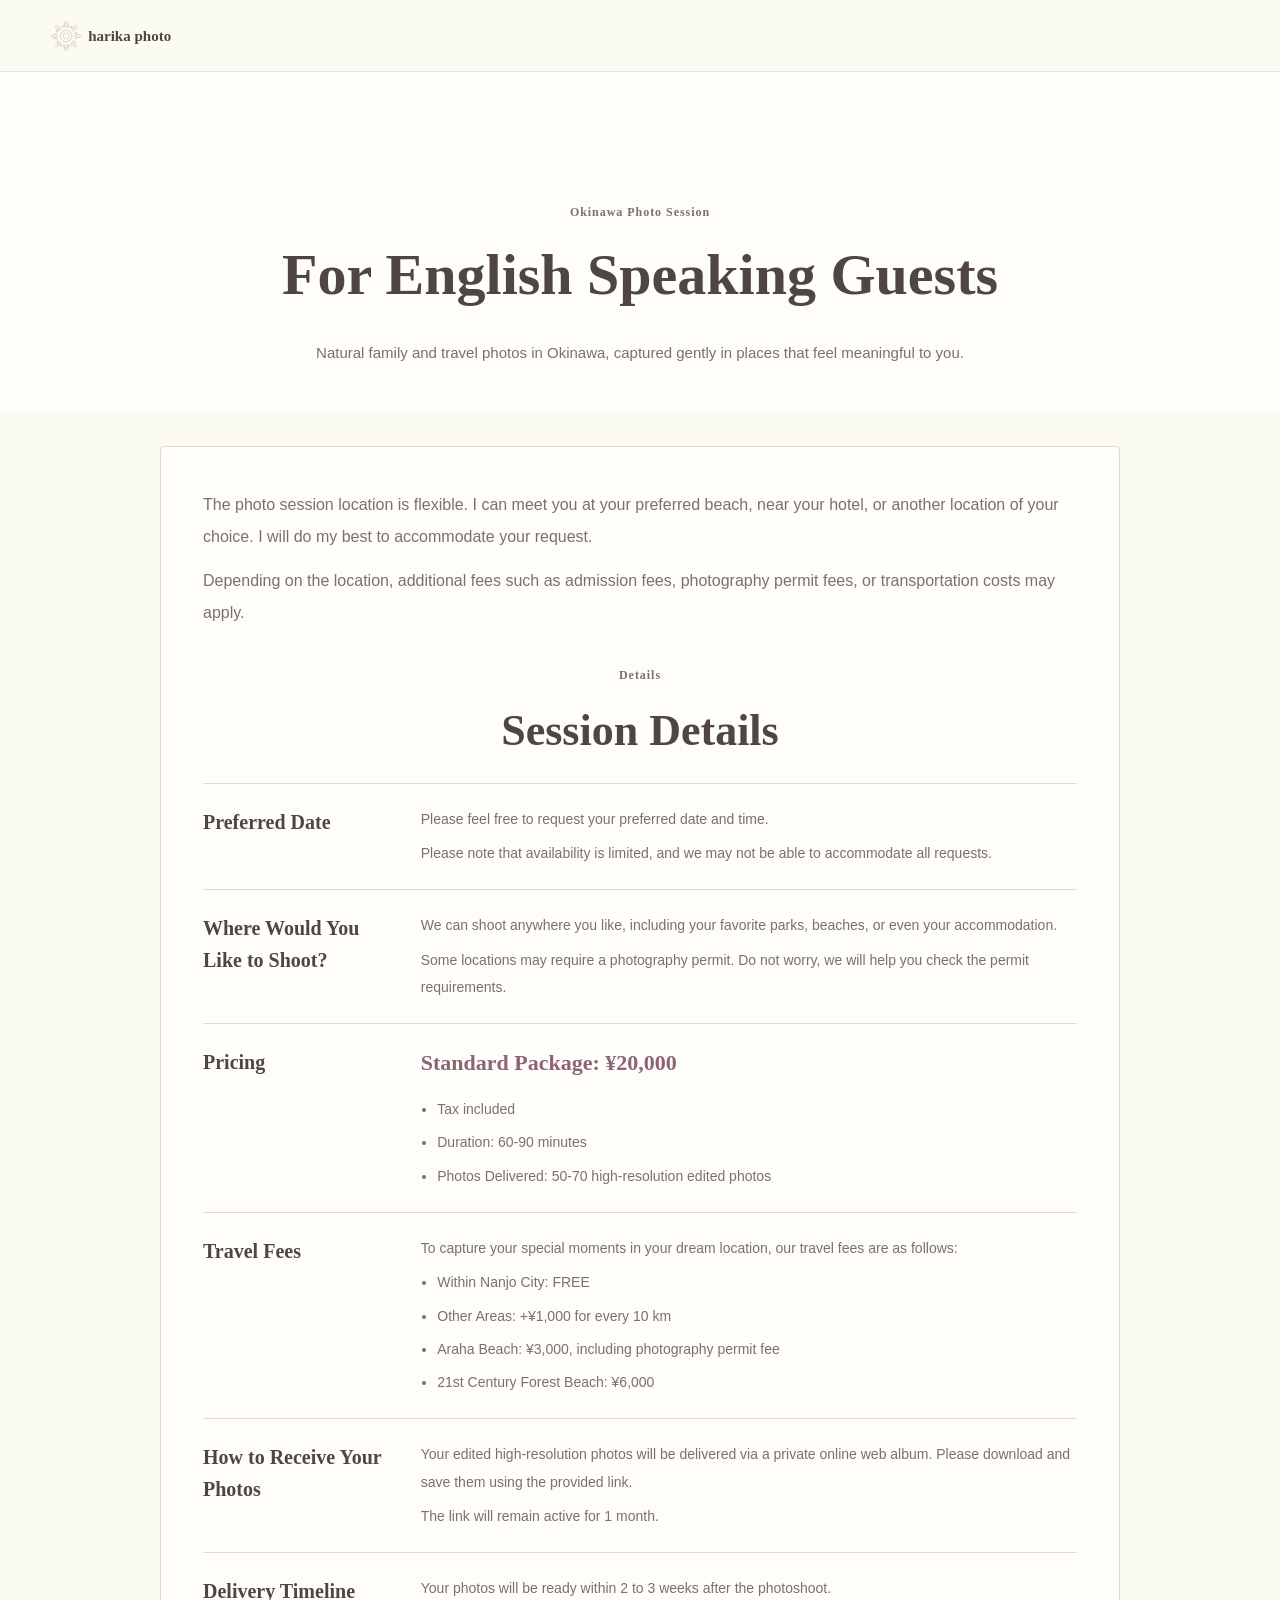
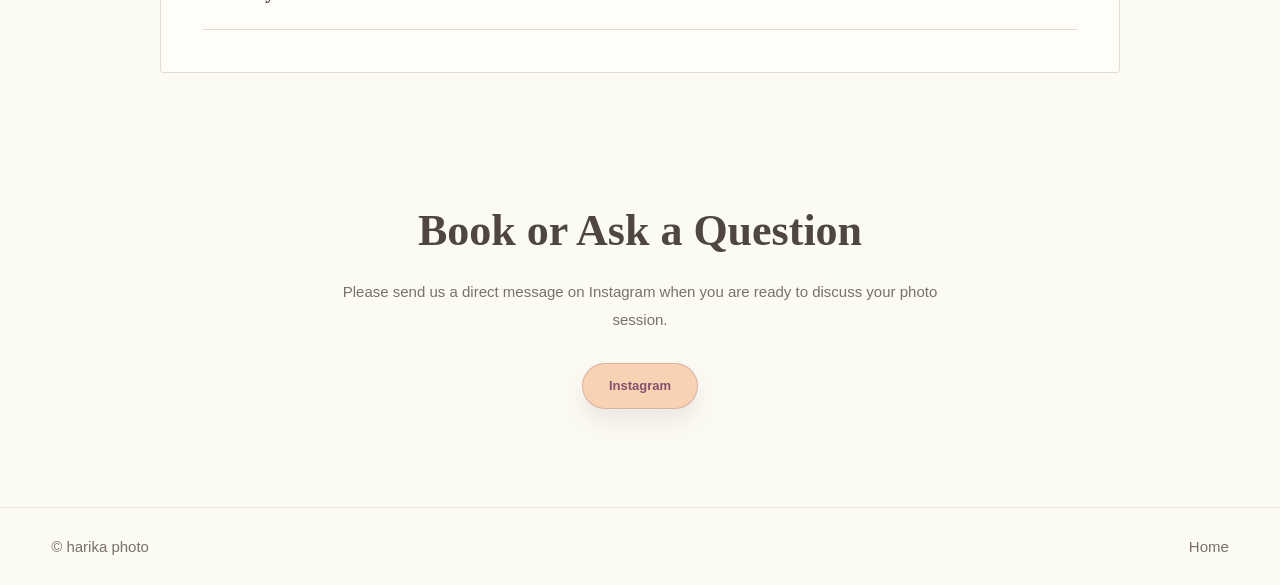
==== english.html @ 864b994b "Refine mobile gallery card shadow" ====
<!DOCTYPE html>
<html lang="en">
  <head>
    <meta charset="UTF-8" />
    <meta name="viewport" content="width=device-width, initial-scale=1.0" />
    <meta name="description" content="English information for harika photo guests visiting Okinawa." />
    <meta name="robots" content="noindex, nofollow, noarchive" />
    <title>For English Speaking Guests | harika photo</title>
    <link rel="stylesheet" href="assets/css/style.css?v=gallery-shadow-20260727" />
  </head>
  <body>
    <header class="site-header">
      <a class="brand" href="index.html" aria-label="Back to home"><img class="brand-logo" src="assets/images/harika-photo-mark-centered.png" alt="" /><span>harika photo</span></a>
    </header>
    <main>
      <section class="page-hero english-hero">
        <p class="eyebrow">Okinawa Photo Session</p>
        <h1>For English Speaking Guests</h1>
        <p>Natural family and travel photos in Okinawa, captured gently in places that feel meaningful to you.</p>
      </section>
      <section class="section english-page" aria-label="English photo session information">
        <div class="english-panel">
          <div class="english-lead">
            <p>The photo session location is flexible. I can meet you at your preferred beach, near your hotel, or another location of your choice. I will do my best to accommodate your request.</p>
            <p>Depending on the location, additional fees such as admission fees, photography permit fees, or transportation costs may apply.</p>
          </div>
          <div class="section-heading narrow english-heading">
            <p class="eyebrow">Details</p>
            <h2>Session Details</h2>
          </div>
          <dl class="english-detail-list">
            <div>
              <dt>Preferred Date</dt>
              <dd>
                <p>Please feel free to request your preferred date and time.</p>
                <p>Please note that availability is limited, and we may not be able to accommodate all requests.</p>
              </dd>
            </div>
            <div>
              <dt>Where Would You Like to Shoot?</dt>
              <dd>
                <p>We can shoot anywhere you like, including your favorite parks, beaches, or even your accommodation.</p>
                <p>Some locations may require a photography permit. Do not worry, we will help you check the permit requirements.</p>
              </dd>
            </div>
            <div>
              <dt>Pricing</dt>
              <dd>
                <p class="english-price">Standard Package: ¥20,000</p>
                <ul>
                  <li>Tax included</li>
                  <li>Duration: 60-90 minutes</li>
                  <li>Photos Delivered: 50-70 high-resolution edited photos</li>
                </ul>
              </dd>
            </div>
            <div>
              <dt>Travel Fees</dt>
              <dd>
                <p>To capture your special moments in your dream location, our travel fees are as follows:</p>
                <ul>
                  <li>Within Nanjo City: FREE</li>
                  <li>Other Areas: +¥1,000 for every 10 km</li>
                  <li>Araha Beach: ¥3,000, including photography permit fee</li>
                  <li>21st Century Forest Beach: ¥6,000</li>
                </ul>
              </dd>
            </div>
            <div>
              <dt>How to Receive Your Photos</dt>
              <dd>
                <p>Your edited high-resolution photos will be delivered via a private online web album. Please download and save them using the provided link.</p>
                <p>The link will remain active for 1 month.</p>
              </dd>
            </div>
            <div>
              <dt>Delivery Timeline</dt>
              <dd>
                <p>Your photos will be ready within 2 to 3 weeks after the photoshoot.</p>
              </dd>
            </div>
          </dl>
        </div>
      </section>
      <section class="contact compact english-contact">
        <h2>Book or Ask a Question</h2>
        <p>Please send us a direct message on Instagram when you are ready to discuss your photo session.</p>
        <div class="contact-actions english-contact-actions"><a class="button instagram-button" href="#" aria-disabled="true">Instagram</a></div>
      </section>
    </main>
    <footer class="site-footer"><p>&copy; harika photo</p><a href="index.html">Home</a></footer>
    <script src="assets/js/main.js?v=gallery-full-20260727"></script>
  </body>
</html>
---- assets/css/style.css ----
:root {
  --cream: #fbfaf3;
  --paper: #fffdf8;
  --ink: #4f4642;
  --muted: #7b706a;
  --plum: #8b6478;
  --sage: #a8b89a;
  --honey: #f6e9a8;
  --line: #cdbeb6;
  --soft-line: rgba(205, 190, 182, 0.55);
  --shadow: 0 18px 48px rgba(79, 70, 66, 0.08);
  --radius: 4px;
  --sans: "Helvetica Neue", Arial, "Hiragino Sans", "Yu Gothic", sans-serif;
  --serif: "Yu Mincho", "Hiragino Mincho ProN", "YuMincho", "Times New Roman", serif;
}

* {
  box-sizing: border-box;
}

html {
  scroll-behavior: smooth;
}

body {
  margin: 0;
  overflow-x: hidden;
  color: var(--ink);
  background: var(--cream);
  font-family: var(--sans);
  font-size: 15px;
  line-height: 2;
}

a {
  color: inherit;
  text-decoration: none;
}

img {
  display: block;
  max-width: 100%;
}

.site-header {
  position: sticky;
  top: 0;
  z-index: 20;
  display: flex;
  align-items: center;
  justify-content: space-between;
  gap: 20px;
  min-height: 72px;
  padding: 16px clamp(18px, 4vw, 54px);
  background: rgba(251, 250, 243, 0.94);
  border-bottom: 1px solid rgba(205, 190, 182, 0.35);
  backdrop-filter: blur(16px);
}

.brand {
  display: inline-flex;
  align-items: center;
  gap: 7px;
  color: var(--ink);
  font-family: var(--serif);
  font-size: 15px;
  font-weight: 600;
}

.brand-logo {
  width: 30px;
  height: 30px;
  object-fit: contain;
  display: block;
  flex: 0 0 auto;
}

.site-nav {
  display: flex;
  align-items: center;
  gap: clamp(10px, 1.25vw, 18px);
  color: var(--muted);
  font-size: 11px;
  line-height: 1.4;
  letter-spacing: 0.06em;
}

.nav-cta {
  padding: 0;
  color: inherit;
  background: transparent;
  border: 0;
  border-radius: 0;
}

.nav-toggle {
  display: none;
  width: 42px;
  height: 42px;
  border: 0;
  background: transparent;
}

.nav-toggle span {
  display: block;
  width: 18px;
  height: 1px;
  margin: 6px auto;
  background: var(--ink);
}

.hero,
.section,
.page-hero {
  max-width: 1180px;
  margin: 0 auto;
}

.hero {
  display: grid;
  grid-template-columns: 1fr;
  gap: clamp(28px, 4vw, 48px);
  min-height: auto;
  padding: clamp(42px, 6vw, 76px) clamp(20px, 5vw, 70px) clamp(58px, 8vw, 92px);
}

.hero-copy {
  width: min(100%, 760px);
  max-width: 760px;
  margin-right: auto;
  margin-left: auto;
  text-align: center;
}

.eyebrow {
  margin: 0 0 14px;
  color: var(--plum);
  font-family: var(--serif);
  font-size: 12px;
  font-weight: 600;
  letter-spacing: 0.08em;
}

h1,
h2,
h3,
p {
  margin-top: 0;
}

h1,
h2 {
  color: var(--ink);
  font-family: var(--serif);
  font-weight: 600;
  letter-spacing: 0;
}

h1 {
  margin-bottom: 26px;
  font-size: clamp(36px, 5vw, 58px);
  line-height: 1.28;
}

h2 {
  margin-bottom: 18px;
  font-size: clamp(28px, 3.6vw, 44px);
  line-height: 1.35;
}

h3 {
  margin-bottom: 12px;
  color: var(--ink);
  font-family: var(--serif);
  font-size: 22px;
  font-weight: 600;
  line-height: 1.5;
}

p {
  margin-bottom: 0;
}

.hero-copy p {
  max-width: 560px;
  margin-right: auto;
  margin-left: auto;
  color: var(--muted);
  font-size: 15px;
  line-height: 2.15;
  overflow-wrap: anywhere;
}

.hero-actions {
  display: flex;
  flex-wrap: wrap;
  justify-content: center;
  gap: 12px;
  margin-top: 34px;
}

.button {
  display: inline-flex;
  align-items: center;
  justify-content: center;
  min-height: 46px;
  padding: 11px 26px;
  border: 1px solid var(--line);
  border-radius: 999px;
  font-size: 13px;
  font-weight: 600;
  line-height: 1.35;
}

.hero-actions .button {
  min-width: 148px;
}

.hero-language-link {
  display: inline-flex;
  align-items: center;
  justify-content: center;
  margin-top: 26px;
  padding: 8px 18px;
  color: var(--plum);
  font-size: 15px;
  font-weight: 600;
  line-height: 1.6;
  background: rgba(246, 233, 168, 0.44);
  border: 1px solid rgba(205, 190, 182, 0.72);
  border-radius: 999px;
  box-shadow: 0 12px 24px rgba(79, 70, 66, 0.06);
}

.button.primary {
  color: var(--ink);
  background: var(--honey);
}

.button.secondary {
  color: var(--muted);
  background: var(--paper);
}

.button.line-button,
.button.instagram-button,
.button.menu-detail-button {
  box-shadow: 0 12px 24px rgba(79, 70, 66, 0.1);
}

.button.line-button {
  color: #2f6849;
  background: #bfe8c9;
  border-color: rgba(83, 143, 98, 0.48);
}

.button.instagram-button {
  color: #83506d;
  background: #f9d2b4;
  border-color: rgba(139, 100, 120, 0.3);
}

.button.menu-detail-button {
  color: var(--ink);
  background: var(--honey);
  border-color: var(--line);
}

.hero-visual {
  position: relative;
  min-height: 0;
  order: -1;
}

.photo-frame,
.soft-image,
.gallery-item,
.mini-gallery span {
  display: flex;
  align-items: center;
  justify-content: center;
  overflow: hidden;
  color: rgba(79, 70, 66, 0.48);
  font-family: var(--serif);
  font-size: 13px;
  background:
    linear-gradient(135deg, rgba(246, 233, 168, 0.3), rgba(168, 184, 154, 0.28)),
    repeating-linear-gradient(45deg, rgba(255, 253, 248, 0.75) 0 12px, rgba(139, 100, 120, 0.055) 12px 24px);
  border: 1px solid var(--line);
  border-radius: var(--radius);
}

.main-photo {
  position: relative;
  width: 100%;
  height: auto;
  aspect-ratio: 3 / 2;
  background: var(--paper);
  box-shadow: var(--shadow);
}

.hero-photo {
  width: 100%;
  height: 100%;
  object-fit: cover;
  object-position: center;
  display: block;
}

.hero-welcome {
  display: none;
}

@media (min-width: 901px) {
  .hero-photo {
    animation: heroPhotoReveal 4s ease-out both;
  }

  .hero-welcome {
    position: absolute;
    inset: 0;
    z-index: 1;
    display: flex;
    flex-direction: column;
    align-items: center;
    justify-content: center;
    gap: 12px;
    padding: 32px;
    color: var(--ink);
    text-align: center;
    pointer-events: none;
    background: rgba(255, 253, 248, 0.34);
    animation: heroWelcomeFade 4s ease-out forwards;
  }

  .hero-welcome p {
    margin: 0;
    color: var(--ink);
    font-family: var(--serif);
    font-size: clamp(28px, 3vw, 44px);
    font-weight: 600;
    line-height: 1.35;
    text-shadow: 0 1px 18px rgba(255, 253, 248, 0.84);
  }

  .hero-welcome span {
    color: var(--muted);
    font-family: var(--serif);
    font-size: clamp(13px, 1.25vw, 18px);
    font-weight: 600;
    letter-spacing: 0.08em;
    text-shadow: 0 1px 16px rgba(255, 253, 248, 0.84);
  }
}

@keyframes heroPhotoReveal {
  0%,
  55% {
    filter: brightness(1.08) saturate(0.76) contrast(0.9);
  }

  100% {
    filter: brightness(1) saturate(1);
  }
}

@keyframes heroWelcomeFade {
  0%,
  55% {
    opacity: 1;
  }

  100% {
    opacity: 0;
    visibility: hidden;
  }
}

@media (prefers-reduced-motion: reduce) {
  .hero-photo,
  .hero-welcome {
    animation: none;
  }

  .hero-welcome {
    display: none;
  }
}

.section {
  padding: clamp(60px, 7.5vw, 98px) clamp(20px, 5vw, 70px);
}

.section-heading {
  display: grid;
  grid-template-columns: minmax(0, 0.8fr) minmax(260px, 0.52fr);
  gap: 34px;
  align-items: end;
  margin-bottom: 38px;
}

.section-heading p,
.gallery-preview > div > p {
  color: var(--muted);
}

.section-heading.narrow {
  display: block;
  max-width: 680px;
  margin-right: auto;
  margin-left: auto;
  text-align: center;
}

#service .section-heading,
.gallery-copy,
.news > div {
  margin-right: auto;
  margin-left: auto;
  text-align: center;
}

#service .section-heading p,
.section-heading.narrow p,
.gallery-copy > p {
  max-width: 620px;
  margin-right: auto;
  margin-left: auto;
}

.card-grid,
.price-list,
.voice-grid {
  display: grid;
  grid-template-columns: repeat(3, minmax(0, 1fr));
  gap: 16px;
}

.service-card,
.price-list article,
.voice-card {
  min-height: 204px;
  padding: 28px 26px;
  background: var(--cream);
  border: 1px solid var(--soft-line);
  border-radius: var(--radius);
}

.service-card p,
.price-list p,
.flow-list p,
.voice-card p {
  color: var(--muted);
  font-size: 14px;
  line-height: 2;
}

.service-grid {
  grid-template-columns: repeat(4, minmax(0, 1fr));
  max-width: 1120px;
  margin-right: auto;
  margin-left: auto;
}

.service-carousel {
  position: relative;
}

.carousel-button {
  display: none;
}

.service-card {
  min-height: 360px;
}

.service-photo {
  aspect-ratio: 500 / 333;
  width: 100%;
  margin-bottom: 22px;
  overflow: hidden;
  background: var(--paper);
  border: 1px solid var(--soft-line);
  border-radius: var(--radius);
}

.service-photo img {
  display: block;
  width: 100%;
  height: 100%;
  object-fit: cover;
}

.service-label {
  margin-bottom: 8px;
  color: var(--plum);
  font-family: var(--serif);
  font-size: 13px;
  letter-spacing: 0.08em;
}

.service-card-price {
  margin-bottom: 10px;
  color: var(--ink);
  font-family: var(--serif);
  font-size: 20px;
  font-weight: 600;
  line-height: 1.5;
}

.service-card-copy {
  display: grid;
  gap: 10px;
}

.service-card-copy p {
  line-height: 1.85;
}

.service-card-keywords {
  color: var(--plum) !important;
  font-size: 13px !important;
  line-height: 1.75 !important;
}

.tag-list {
  display: flex;
  flex-wrap: wrap;
  gap: 8px;
  padding: 0;
  margin: 24px 0 0;
  list-style: none;
}

.tag-list li {
  padding: 6px 11px;
  color: var(--muted);
  font-size: 12px;
  line-height: 1.5;
  background: rgba(251, 250, 243, 0.72);
  border: 1px solid var(--soft-line);
  border-radius: 999px;
}

.service-note {
  max-width: 720px;
  margin: 20px auto 0;
  color: var(--muted);
  font-size: 13px;
  text-align: center;
}

.section-action {
  display: flex;
  justify-content: center;
  margin-top: 24px;
}

.service-price {
  max-width: 1040px;
  margin: clamp(46px, 6vw, 72px) auto 0;
  text-align: center;
}

.service-price > h3 {
  margin-bottom: 8px;
  font-size: 22px;
}

.service-price > p {
  max-width: 620px;
  margin-right: auto;
  margin-left: auto;
  color: var(--muted);
}

.service-price .price-list {
  margin-top: 28px;
}

#service {
  max-width: none;
  background: var(--paper);
}

.split {
  display: grid;
  grid-template-columns: minmax(280px, 0.78fr) minmax(0, 1fr);
  gap: clamp(34px, 6vw, 76px);
  align-items: center;
  max-width: none;
  background: var(--paper);
}

.profile-section {
  max-width: none;
  background: var(--cream);
}

.profile-section .section-heading {
  margin-bottom: 44px;
}

.profile-body {
  display: grid;
  grid-template-columns: minmax(360px, 0.95fr) minmax(0, 1fr);
  gap: clamp(34px, 5vw, 66px);
  align-items: center;
  max-width: 1120px;
  margin-right: auto;
  margin-left: auto;
}

.profile-body .soft-image {
  justify-self: end;
  width: min(100%, 570px);
}

.profile-copy {
  max-width: 560px;
}

.profile-name {
  margin-bottom: 12px;
  color: var(--ink);
  font-family: var(--serif);
  font-size: 24px;
  font-weight: 600;
  line-height: 1.5;
}

.profile-copy > p {
  color: var(--muted);
  line-height: 1.8;
  overflow-wrap: anywhere;
}

.profile-copy > p br + br {
  display: block;
  content: "";
  margin-top: 0.55em;
}

.split > * {
  max-width: 560px;
}

.split .soft-image {
  justify-self: end;
  width: min(100%, 500px);
}

.soft-image {
  min-height: 500px;
  box-shadow: var(--shadow);
}

.profile-photo {
  position: relative;
  aspect-ratio: 3 / 2;
  min-height: 0;
  align-items: stretch;
  justify-content: stretch;
  background: var(--paper);
}

.profile-photo img {
  position: absolute;
  inset: 0;
  width: 100%;
  height: 100%;
  object-fit: cover;
  object-position: center 58%;
  display: block;
}

.profile-list {
  display: grid;
  gap: 14px;
  margin: 30px 0 0;
}

.profile-list div {
  padding-top: 14px;
  border-top: 1px solid var(--soft-line);
}

.profile-list dt {
  color: var(--ink);
  font-family: var(--serif);
  font-weight: 600;
}

.profile-list dd {
  margin: 0;
  color: var(--muted);
  font-size: 14px;
}

.gallery-preview {
  display: grid;
  grid-template-columns: 1fr;
  gap: 34px;
  align-items: start;
  max-width: none;
  background: var(--cream);
  border-top: 1px solid var(--soft-line);
}

.text-link {
  display: inline-flex;
  margin-top: 20px;
  color: var(--plum);
  font-size: 13px;
  font-weight: 600;
  border-bottom: 1px solid var(--plum);
}

.mini-gallery {
  display: grid;
  grid-template-columns: repeat(4, 1fr);
  grid-auto-rows: 380px;
  gap: 10px;
  width: 100%;
  max-width: 1040px;
  min-height: 380px;
  margin-right: auto;
  margin-left: auto;
}

.mini-gallery span:nth-child(1),
.mini-gallery span:nth-child(3) {
  margin-top: 0;
}

.gallery-carousel {
  width: 100%;
}

.gallery-carousel .carousel-button {
  display: none;
}

.gallery-grid {
  display: grid;
  grid-template-columns: repeat(3, minmax(0, 1fr));
  gap: 16px;
  width: min(100%, 1120px);
  margin-right: auto;
  margin-left: auto;
}

.gallery-card {
  overflow: hidden;
  background: var(--paper);
  border: 1px solid var(--line);
  border-radius: var(--radius);
  box-shadow: 0 18px 40px rgba(79, 70, 66, 0.08);
}

.gallery-photo {
  position: relative;
  display: flex;
  align-items: center;
  justify-content: center;
  width: 100%;
  aspect-ratio: 3 / 2;
  overflow: hidden;
  color: rgba(79, 70, 66, 0.45);
  font-family: var(--serif);
  font-size: 13px;
  letter-spacing: 0.14em;
  background: linear-gradient(135deg, rgba(255, 253, 248, 0.96), rgba(246, 233, 168, 0.25));
}

.gallery-photo img {
  display: block;
  width: 100%;
  height: 100%;
  object-fit: contain;
  object-position: center;
}

.gallery-card-label {
  margin: 0;
  padding: 13px 14px 14px;
  color: var(--ink);
  font-family: var(--serif);
  font-size: 15px;
  font-weight: 600;
  text-align: center;
  background: rgba(246, 233, 168, 0.46);
  border-top: 1px solid var(--line);
}

.price-list article {
  min-height: 230px;
}

.price-list .featured {
  background: rgba(246, 233, 168, 0.5);
  border-color: var(--line);
}

.price {
  color: var(--ink);
  font-family: var(--serif);
  font-size: 30px;
  font-weight: 600;
}

.flow {
  max-width: none;
  background: var(--paper);
}

.flow .section-heading,
.flow-list {
  margin-right: auto;
  margin-left: auto;
}

.flow .section-heading.narrow {
  max-width: 680px;
}

.flow-list {
  display: grid;
  gap: 0;
  max-width: 680px;
  padding: 0;
  list-style: none;
}

.flow-list li {
  display: grid;
  grid-template-columns: 44px minmax(140px, 160px) minmax(260px, 1fr);
  justify-content: center;
  gap: 18px;
  align-items: center;
  padding: 20px 0;
  text-align: left;
  border-top: 1px solid var(--soft-line);
}

.flow-list li:last-child {
  border-bottom: 1px solid var(--soft-line);
}

.flow-list span {
  display: inline-flex;
  align-items: center;
  justify-content: center;
  justify-self: center;
  width: 36px;
  height: 36px;
  border: 1px solid var(--line);
  border-radius: 50%;
  color: var(--plum);
  font-family: var(--serif);
  font-size: 14px;
}

.flow-list strong {
  font-family: var(--serif);
  font-weight: 600;
}

.preparation {
  max-width: none;
  background: var(--cream);
}

.preparation-grid {
  width: min(100%, 1040px);
  margin-right: auto;
  margin-left: auto;
}

.preparation-grid {
  display: grid;
  grid-template-columns: repeat(2, minmax(0, 1fr));
  gap: 16px;
}

.preparation-card {
  min-height: 300px;
  padding: 26px 24px;
  background: var(--paper);
  border: 1px solid var(--soft-line);
  border-radius: var(--radius);
}

.preparation-card-mobile {
  display: none;
}

.preparation-card h3 {
  margin-bottom: 14px;
  font-size: 22px;
}

.preparation-card h4 {
  margin: 18px 0 8px;
  color: var(--plum);
  font-size: 13px;
  font-weight: 600;
  line-height: 1.7;
}

.preparation-card p,
.preparation-card li {
  color: var(--muted);
  font-size: 14px;
  line-height: 2;
}

.preparation-card p + p {
  margin-top: 10px;
}

.preparation-card ul {
  display: grid;
  gap: 4px;
  margin: 0;
  padding-left: 1.1em;
}

.preparation-card li + li {
  margin-top: 2px;
}

.preparation-card .note {
  margin-top: 14px;
  font-size: 13px;
}

.preparation-note {
  margin-top: 16px;
}

.voice-carousel {
  position: relative;
}

.voice-grid {
  display: grid;
  grid-template-columns: repeat(2, minmax(0, 1fr));
  gap: 16px;
  max-width: 980px;
  margin-right: auto;
  margin-left: auto;
}

.voices {
  max-width: none;
  background: var(--paper);
}

.voice-card {
  margin: 0;
  display: flex;
  flex-direction: column;
  min-height: 260px;
  font-family: var(--serif);
}

.voice-card p {
  flex: 1;
}

.voice-category {
  padding-top: 14px;
  margin-top: 20px;
  color: var(--plum);
  font-family: var(--serif);
  font-size: 13px;
  font-weight: 600;
  line-height: 1.6;
  letter-spacing: 0.08em;
  border-top: 1px solid var(--soft-line);
}

.faq {
  max-width: none;
  background: var(--cream);
}

.faq details {
  width: min(100%, 600px);
  margin-right: auto;
  margin-left: auto;
  text-align: left;
}

details {
  padding: 21px 0;
  text-align: center;
  border-top: 1px solid var(--soft-line);
}

details:last-child {
  border-bottom: 1px solid var(--soft-line);
}

summary {
  cursor: pointer;
  color: var(--ink);
  font-family: var(--serif);
  font-weight: 600;
  line-height: 1.8;
}

details p {
  max-width: 620px;
  margin-top: 12px;
  color: var(--muted);
  font-size: 14px;
}

.news {
  display: grid;
  grid-template-columns: 1fr;
  gap: 28px;
  max-width: none;
  background: var(--paper);
}

.news > * {
  width: min(100%, 640px);
  max-width: 640px;
  margin-right: auto;
  margin-left: auto;
}

.news > div {
  text-align: center;
}

.news-list {
  width: min(100%, 640px);
  padding: 0;
  margin: 0 auto;
  list-style: none;
  border-top: 1px solid var(--soft-line);
}

.news-list li {
  display: grid;
  grid-template-columns: max-content minmax(0, 1fr);
  gap: 20px;
  padding: 17px 0;
  text-align: left;
  border-bottom: 1px solid var(--soft-line);
}

.news-list time {
  color: var(--plum);
  font-family: var(--serif);
}

.news-list span {
  color: var(--muted);
}

.contact {
  max-width: none;
  margin: 0 auto;
  padding: clamp(60px, 8vw, 98px) clamp(22px, 5vw, 70px);
  color: var(--ink);
  text-align: center;
  background: var(--cream);
}

.contact-panel {
  max-width: 980px;
  margin: 0 auto;
  padding: clamp(44px, 7vw, 76px) clamp(22px, 5vw, 70px);
  background: var(--paper);
  border: 1px solid var(--line);
  border-radius: var(--radius);
}

.contact-panel p {
  max-width: 660px;
  margin-right: auto;
  margin-left: auto;
  color: var(--muted);
  overflow-wrap: anywhere;
}

.contact-text-mobile {
  display: none;
}

.contact-actions {
  display: flex;
  flex-wrap: wrap;
  justify-content: center;
  gap: 12px;
  margin-top: 34px;
}

.contact.compact {
  margin-top: 28px;
}

.site-footer {
  display: flex;
  align-items: center;
  justify-content: space-between;
  gap: 20px;
  padding: 28px clamp(18px, 4vw, 54px);
  color: var(--muted);
  font-size: 15px;
  line-height: 1.4;
  border-top: 1px solid rgba(205, 190, 182, 0.35);
}

.site-footer p {
  margin: 0;
}

.page-hero {
  padding: clamp(70px, 10vw, 130px) clamp(20px, 5vw, 70px) 44px;
}

.page-hero h1 {
  max-width: 880px;
}

.page-hero p {
  max-width: 680px;
  color: var(--muted);
}

.gallery-page {
  display: grid;
  grid-template-columns: repeat(4, minmax(0, 1fr));
  grid-auto-rows: 190px;
  gap: 12px;
  padding-top: 20px;
}

.gallery-item.large {
  grid-column: span 2;
  grid-row: span 2;
}

.gallery-item.tall {
  grid-row: span 2;
}

.gallery-item.wide {
  grid-column: span 2;
}

.menu-page-hero {
  max-width: none;
  background: var(--paper);
}

@media (min-width: 901px) {
  .menu-page-hero {
    text-align: center;
  }

  .menu-page-hero h1,
  .menu-page-hero p {
    margin-right: auto;
    margin-left: auto;
  }
}

.menu-detail-page {
  display: grid;
  gap: 28px;
  max-width: none;
  padding-top: 0;
  background: var(--cream);
}

.menu-tab-wrap {
  position: sticky;
  top: 72px;
  z-index: 10;
  display: flex;
  justify-content: center;
  gap: 10px;
  width: 100vw;
  margin-right: calc(50% - 50vw);
  margin-left: calc(50% - 50vw);
  padding: 14px clamp(20px, 5vw, 70px);
  overflow-x: auto;
  background: rgba(251, 250, 243, 0.94);
  border-top: 1px solid var(--soft-line);
  border-bottom: 1px solid var(--soft-line);
  backdrop-filter: blur(16px);
  scrollbar-width: none;
  -webkit-overflow-scrolling: touch;
}

.menu-tab-wrap::-webkit-scrollbar {
  display: none;
}

.menu-tab {
  flex: 0 0 auto;
  min-height: 42px;
  padding: 9px 22px;
  color: var(--muted);
  background: var(--paper);
  border: 1px solid var(--soft-line);
  border-radius: 999px;
  font-family: var(--serif);
  font-size: 14px;
  font-weight: 600;
  line-height: 1.4;
}

.menu-tab.is-active {
  color: var(--ink);
  background: var(--honey);
  border-color: var(--line);
  box-shadow: 0 12px 24px rgba(79, 70, 66, 0.08);
}

.menu-panel-stack {
  width: min(100%, 1040px);
  margin: 0 auto;
}

.menu-panel {
  display: grid;
  gap: 28px;
  min-width: 0;
}

.menu-panel[hidden] {
  display: none;
}

.menu-detail-intro {
  display: grid;
  grid-template-columns: minmax(220px, 0.42fr) minmax(0, 1fr);
  gap: clamp(24px, 4vw, 48px);
  align-items: start;
  min-width: 0;
  padding: 28px;
  background: var(--paper);
  border: 1px solid var(--soft-line);
  border-radius: var(--radius);
}

.menu-detail-photo {
  display: flex;
  align-items: center;
  justify-content: center;
  aspect-ratio: 16 / 11;
  color: rgba(79, 70, 66, 0.38);
  font-family: var(--serif);
  font-size: 12px;
  font-weight: 600;
  letter-spacing: 0.12em;
  background:
    linear-gradient(135deg, rgba(246, 233, 168, 0.34), rgba(168, 184, 154, 0.26)),
    repeating-linear-gradient(45deg, rgba(255, 253, 248, 0.75) 0 12px, rgba(139, 100, 120, 0.055) 12px 24px);
  border: 1px solid var(--soft-line);
  border-radius: var(--radius);
}

.menu-detail-copy > p:not(.service-label, .service-card-price) {
  max-width: 640px;
  color: var(--muted);
  overflow-wrap: anywhere;
}

.menu-detail-list {
  display: grid;
  gap: 0;
  max-width: 720px;
  margin: 26px 0 0;
}

.menu-detail-list div {
  display: grid;
  grid-template-columns: minmax(96px, 0.18fr) minmax(0, 1fr);
  gap: 18px;
  padding: 15px 0;
  border-top: 1px solid var(--soft-line);
}

.menu-detail-list div:last-child {
  border-bottom: 1px solid var(--soft-line);
}

.menu-detail-list dt {
  color: var(--ink);
  font-family: var(--serif);
  font-weight: 600;
  line-height: 1.8;
}

.menu-detail-list dd {
  margin: 0;
  color: var(--muted);
  font-size: 14px;
  line-height: 2;
  overflow-wrap: anywhere;
}

.menu-info-grid,
.menu-plan-grid,
.menu-option-list {
  display: grid;
  grid-template-columns: repeat(3, minmax(0, 1fr));
  gap: 12px;
}

.menu-info-grid {
  grid-template-columns: repeat(5, minmax(0, 1fr));
}

.menu-info-grid.compact {
  grid-template-columns: repeat(2, minmax(0, 1fr));
}

.menu-detail-section {
  padding: 28px;
  background: var(--paper);
  border: 1px solid var(--soft-line);
  border-radius: var(--radius);
}

.menu-detail-section > h2 {
  margin-bottom: 22px;
}

.menu-option-card,
.menu-plan-card {
  min-width: 0;
  padding: 20px 18px;
  background: var(--cream);
  border: 1px solid var(--soft-line);
  border-radius: var(--radius);
}

.menu-option-card h3 {
  font-size: 18px;
}

.menu-option-card p {
  color: var(--muted);
  font-size: 14px;
  line-height: 2;
  overflow-wrap: anywhere;
}

.menu-plan-card h3 {
  min-height: 54px;
  font-size: 19px;
}

.menu-plan-price {
  margin-bottom: 10px;
  color: var(--plum);
  font-family: var(--serif);
  font-size: 22px;
  font-weight: 600;
  line-height: 1.5;
}

.menu-plan-card ul {
  display: grid;
  gap: 6px;
  margin: 0;
  padding-left: 1.1em;
}

.menu-plan-card li {
  color: var(--muted);
  font-size: 14px;
  line-height: 1.9;
  overflow-wrap: anywhere;
}

.menu-plan-note {
  margin-top: 20px;
  color: var(--muted);
  font-size: 14px;
  line-height: 2;
}

.menu-note {
  margin-top: 18px;
  color: var(--muted);
  font-size: 14px;
  line-height: 2;
}

.menu-contact .contact-actions {
  margin-top: 28px;
}

.english-hero {
  max-width: none;
  text-align: center;
  background: var(--paper);
}

.english-hero h1,
.english-hero p {
  margin-right: auto;
  margin-left: auto;
  overflow-wrap: anywhere;
}

.english-page {
  max-width: none;
  padding-top: 34px;
  padding-bottom: clamp(36px, 4vw, 54px);
  background: var(--cream);
}

.english-panel {
  width: min(100%, 960px);
  margin: 0 auto;
  padding: clamp(26px, 4vw, 42px);
  background: var(--paper);
  border: 1px solid var(--soft-line);
  border-radius: var(--radius);
}

.english-lead {
  display: grid;
  gap: 12px;
  margin-bottom: 34px;
}

.english-lead p {
  color: var(--muted);
  font-size: 16px;
  line-height: 2;
  overflow-wrap: anywhere;
}

.english-heading {
  margin-bottom: 22px;
  text-align: center;
}

.english-detail-list {
  display: grid;
  gap: 0;
  margin: 10px 0 0;
}

.english-detail-list div {
  display: grid;
  grid-template-columns: minmax(170px, 0.28fr) minmax(0, 1fr);
  gap: clamp(18px, 3vw, 34px);
  padding: 22px 0;
  border-top: 1px solid var(--soft-line);
}

.english-detail-list div:last-child {
  border-bottom: 1px solid var(--soft-line);
}

.english-detail-list dt {
  color: var(--ink);
  font-family: var(--serif);
  font-size: 20px;
  font-weight: 600;
  line-height: 1.6;
  overflow-wrap: anywhere;
}

.english-detail-list dd {
  display: grid;
  gap: 7px;
  margin: 0;
}

.english-detail-list p,
.english-detail-list li {
  color: var(--muted);
  font-size: 14px;
  line-height: 1.95;
  overflow-wrap: anywhere;
}

.english-detail-list ul {
  display: grid;
  gap: 6px;
  margin: 0;
  padding-left: 1.1em;
}

.english-price {
  margin-bottom: 10px;
  color: var(--plum) !important;
  font-family: var(--serif);
  font-size: 22px !important;
  font-weight: 600;
  line-height: 1.5 !important;
}

.english-contact p {
  max-width: 620px;
  margin: 12px auto 0;
  color: var(--muted);
  line-height: 1.9;
}

.english-contact {
  margin-top: 0;
  padding-top: clamp(34px, 4vw, 48px);
}

.english-contact .contact-actions {
  margin-top: 28px;
}

.english-contact-actions {
  width: min(100%, 280px);
  margin-right: auto;
  margin-left: auto;
}

@media (max-width: 900px) {
  body {
    font-size: 14px;
  }

  .nav-toggle {
    display: block;
  }

  .site-nav {
    position: absolute;
    top: 100%;
    right: 18px;
    left: 18px;
    display: none;
    flex-direction: column;
    align-items: stretch;
    gap: 0;
    padding: 10px 18px;
    background: var(--paper);
    border: 1px solid var(--line);
    border-radius: var(--radius);
    box-shadow: var(--shadow);
  }

  .site-nav a {
    padding: 12px 0;
    border-bottom: 1px solid var(--soft-line);
  }

  .site-nav a:last-child {
    border-bottom: 0;
  }

  .site-nav .nav-cta {
    align-self: stretch;
    margin-top: 8px;
    padding: 12px 16px;
    text-align: center;
    background: var(--honey);
    border: 1px solid var(--line);
    border-bottom: 1px solid var(--line);
  }

  .site-nav.is-open {
    display: flex;
  }

  .section-heading,
  .split,
  .profile-body,
  .gallery-preview,
  .news {
    grid-template-columns: 1fr;
  }

  .hero {
    padding-top: 34px;
  }

  .hero-visual {
    min-height: 0;
  }

  .main-photo {
    width: 100%;
    aspect-ratio: 3 / 2;
  }

  .hero-photo {
    object-position: center;
  }

  .split > *,
  .profile-copy,
  .split .soft-image,
  .profile-body .soft-image,
  .news > * {
    max-width: none;
  }

  .split .soft-image,
  .profile-body .soft-image {
    justify-self: stretch;
  }

  .service-grid,
  .gallery-grid {
    --service-card-width: min(420px, 80vw);
    display: flex;
    grid-column: 1 / -1;
    width: 100%;
    max-width: none;
    margin-right: 0;
    margin-left: 0;
    padding: 0 calc((100vw - var(--service-card-width)) / 2) 10px;
    overflow-x: auto;
    overscroll-behavior-inline: contain;
    scroll-snap-type: inline mandatory;
    scroll-padding-inline: calc((100vw - var(--service-card-width)) / 2);
    scrollbar-width: none;
    -webkit-overflow-scrolling: touch;
  }

  .service-grid::-webkit-scrollbar,
  .voice-grid::-webkit-scrollbar,
  .gallery-grid::-webkit-scrollbar {
    display: none;
  }

  .service-carousel,
  .voice-carousel,
  .gallery-carousel {
    display: grid;
    grid-template-columns: minmax(0, 1fr) repeat(2, 38px) minmax(0, 1fr);
    justify-content: center;
    gap: 14px 12px;
    width: 100vw;
    margin-right: calc(clamp(20px, 5vw, 70px) * -1);
    margin-left: calc(clamp(20px, 5vw, 70px) * -1);
  }

  .carousel-button {
    display: inline-flex;
    grid-row: 2;
    align-items: center;
    justify-content: center;
    width: 38px;
    height: 38px;
    padding: 0;
    background: var(--honey);
    border: 1px solid var(--line);
    border-radius: 50%;
    box-shadow: 0 12px 28px rgba(79, 70, 66, 0.12);
  }

  .gallery-carousel .carousel-button {
    display: inline-flex;
  }

  .carousel-button-prev {
    grid-column: 2;
  }

  .carousel-button-next {
    grid-column: 3;
  }

  .carousel-button span {
    width: 10px;
    height: 10px;
    border-top: 2px solid var(--ink);
    border-right: 2px solid var(--ink);
  }

  .carousel-button-prev span {
    transform: translateX(2px) rotate(-135deg);
  }

  .carousel-button-next span {
    transform: translateX(-2px) rotate(45deg);
  }

  .carousel-button:disabled {
    pointer-events: none;
    opacity: 0.18;
  }

  .service-grid .service-card {
    flex: 0 0 var(--service-card-width);
    min-height: 240px;
    scroll-snap-align: center;
    scroll-snap-stop: always;
  }

  .gallery-grid .gallery-card {
    flex: 0 0 var(--service-card-width);
    box-shadow: 8px 10px 18px -12px rgba(79, 70, 66, 0.32);
    scroll-snap-align: center;
    scroll-snap-stop: always;
  }

  .voice-grid {
    --voice-card-width: min(420px, 80vw);
    display: flex;
    grid-column: 1 / -1;
    width: 100%;
    max-width: none;
    margin-right: 0;
    margin-left: 0;
    padding: 0 calc((100vw - var(--voice-card-width)) / 2) 10px;
    overflow-x: auto;
    overscroll-behavior-inline: contain;
    scroll-snap-type: inline mandatory;
    scroll-padding-inline: calc((100vw - var(--voice-card-width)) / 2);
    scrollbar-width: none;
    -webkit-overflow-scrolling: touch;
  }

  .voice-grid .voice-card {
    flex: 0 0 var(--voice-card-width);
    min-height: 330px;
    scroll-snap-align: center;
    scroll-snap-stop: always;
  }

  .card-grid,
  .price-list,
  .voice-grid:not([data-voice-carousel]) {
    grid-template-columns: 1fr;
  }

  .flow-list li {
    grid-template-columns: 1fr;
    justify-items: center;
    gap: 8px;
  }

  .flow-list p {
    grid-column: auto;
    max-width: 420px;
  }

  .gallery-page {
    grid-template-columns: repeat(2, minmax(0, 1fr));
  }

  .menu-detail-intro {
    grid-template-columns: 1fr;
  }

  .menu-tab-wrap {
    justify-content: flex-start;
  }

  .menu-info-grid,
  .menu-info-grid.compact,
  .menu-plan-grid,
  .menu-option-list {
    grid-template-columns: 1fr 1fr;
  }

  .preparation-grid {
    grid-template-columns: repeat(2, minmax(0, 1fr));
  }

}

@media (max-width: 560px) {
  .site-header {
    min-height: 66px;
    padding: 12px 16px;
  }

  .brand span:last-child {
    max-width: 205px;
    overflow: hidden;
    text-overflow: ellipsis;
    white-space: nowrap;
  }

  h1 {
    font-size: 25px;
    line-height: 1.34;
  }

  .hero .eyebrow {
    font-size: 10px;
  }

  h2 {
    font-size: 28px;
  }

  h3 {
    font-size: 21px;
  }

  .hero {
    padding-right: 24px;
    padding-left: 24px;
  }

  .hero-copy p {
    font-size: 14px;
  }

  .hero-actions,
  .button {
    width: 100%;
  }

  .hero-copy {
    text-align: center;
  }

  .hero-copy p {
    margin-left: auto;
  }

  .hero-actions,
  .contact-actions {
    max-width: 316px;
    margin-right: auto;
    margin-left: auto;
    justify-content: center;
  }

  .hero-language-link {
    margin-top: 24px;
    font-size: 14px;
  }

  #service .section-heading,
  .section-heading.narrow,
  .gallery-copy,
  .news > div,
  .service-note {
    text-align: center;
  }

  .hero-visual {
    min-height: 0;
  }

  .main-photo {
    width: 100%;
    height: auto;
    aspect-ratio: 3 / 2;
  }

  .section {
    padding: 56px 24px;
  }

  .preparation-grid {
    grid-template-columns: 1fr;
    gap: 12px;
  }

  .preparation-card {
    min-height: auto;
    padding: 24px 22px;
  }

  .preparation-card-desktop {
    display: none;
  }

  .preparation-card-mobile {
    display: block;
  }

  .preparation-card h3 {
    font-size: 21px;
  }

  .profile-name {
    margin-bottom: 8px;
    font-size: 20px;
  }

  .service-card,
  .price-list article,
  .voice-card {
    min-height: auto;
    padding: 25px 22px;
  }

  .service-grid,
  .gallery-grid {
    --service-card-width: min(316px, 80vw);
    grid-auto-columns: var(--service-card-width);
    padding-right: calc((100vw - var(--service-card-width)) / 2);
    padding-left: calc((100vw - var(--service-card-width)) / 2);
    scroll-padding-inline: calc((100vw - var(--service-card-width)) / 2);
  }

  .voice-grid {
    --voice-card-width: min(316px, 80vw);
    padding-right: calc((100vw - var(--voice-card-width)) / 2);
    padding-left: calc((100vw - var(--voice-card-width)) / 2);
    scroll-padding-inline: calc((100vw - var(--voice-card-width)) / 2);
  }

  .voice-card p {
    flex: 0;
  }

  .soft-image {
    min-height: 360px;
  }

  .profile-photo {
    min-height: 0;
  }

  .mini-gallery {
    grid-template-columns: repeat(2, 1fr);
    grid-auto-rows: 210px;
    min-height: 430px;
  }

  .news-list li {
    grid-template-columns: 1fr;
    gap: 4px;
    justify-items: start;
    width: min(100%, 260px);
    margin-right: auto;
    margin-left: auto;
    text-align: left;
  }

  .contact {
    margin-right: 0;
    margin-left: 0;
    padding: 52px 24px;
  }

  .contact-text-desktop {
    display: none;
  }

  .contact-text-mobile {
    display: block;
  }

  .faq details {
    width: min(100%, 260px);
  }

  .faq details p {
    max-width: none;
  }

  .flow-list li {
    grid-template-columns: 28px minmax(0, 1fr);
    width: min(100%, 260px);
    margin-right: auto;
    margin-left: auto;
    justify-items: start;
    align-items: center;
    column-gap: 10px;
    row-gap: 6px;
  }

  .flow-list span {
    width: 28px;
    height: 28px;
    font-size: 12px;
  }

  .flow-list strong {
    line-height: 1.6;
  }

  .flow-list p {
    grid-column: 1 / -1;
    width: 100%;
    max-width: none;
  }

  .contact-panel {
    padding: 38px 22px;
  }

  .menu-detail-page {
    padding-top: 0;
  }

  .menu-tab-wrap {
    top: 66px;
    gap: 8px;
    padding: 12px 24px;
  }

  .menu-tab {
    min-height: 38px;
    padding: 8px 16px;
    font-size: 13px;
  }

  .menu-detail-intro,
  .menu-detail-section {
    padding: 24px 22px;
  }

  .english-page {
    padding-top: 24px;
    padding-right: 22px;
    padding-bottom: 34px;
    padding-left: 22px;
  }

  .english-contact {
    padding-top: 34px;
  }

  .english-panel {
    width: 100%;
    max-width: 100%;
    padding: 24px 20px;
  }

  .english-detail-list div {
    grid-template-columns: 1fr;
    gap: 8px;
    padding: 18px 0;
  }

  .menu-detail-list div {
    grid-template-columns: 1fr;
    gap: 3px;
    padding: 14px 0;
  }

  .menu-info-grid,
  .menu-info-grid.compact,
  .menu-plan-grid,
  .menu-option-list {
    grid-template-columns: 1fr;
  }

  .menu-plan-card h3 {
    min-height: auto;
  }
  .gallery-page {
    grid-template-columns: 1fr;
    grid-auto-rows: 220px;
  }

  .gallery-item.large,
  .gallery-item.tall,
  .gallery-item.wide {
    grid-column: span 1;
    grid-row: span 1;
  }
}
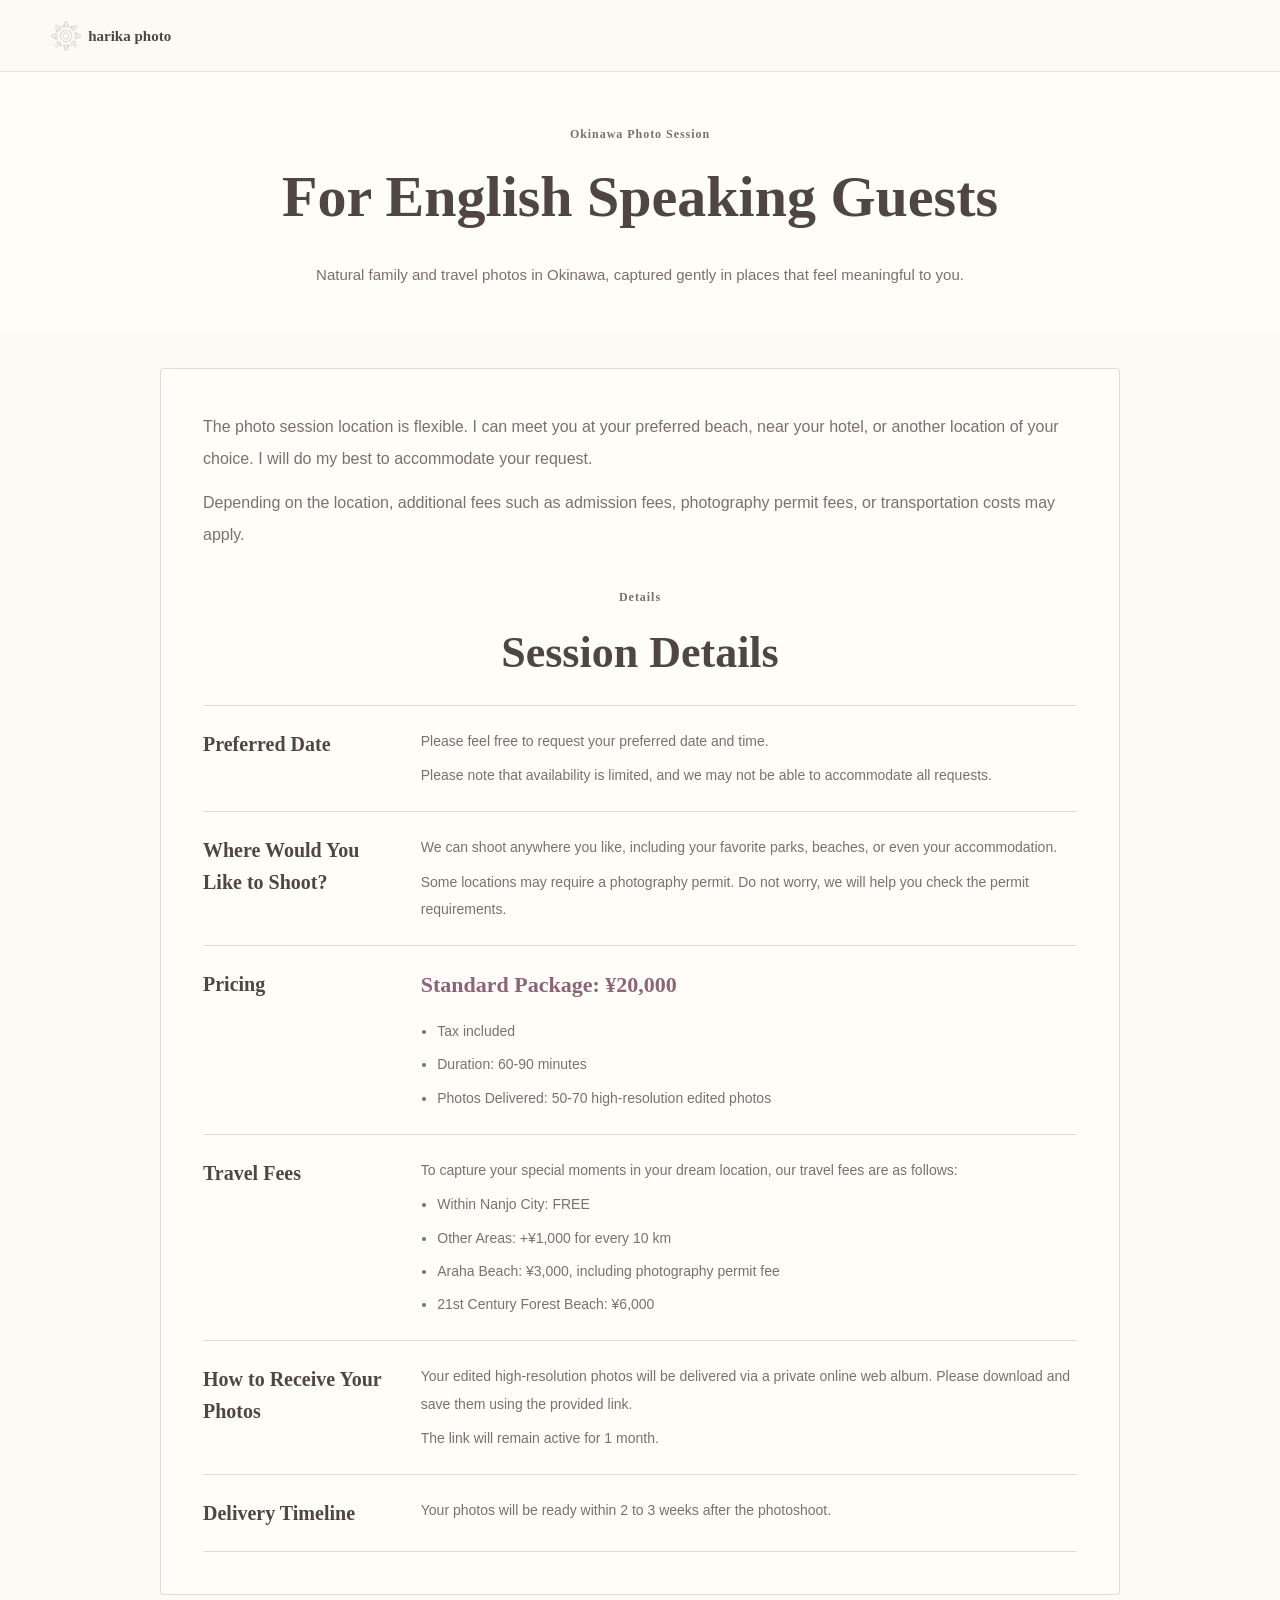
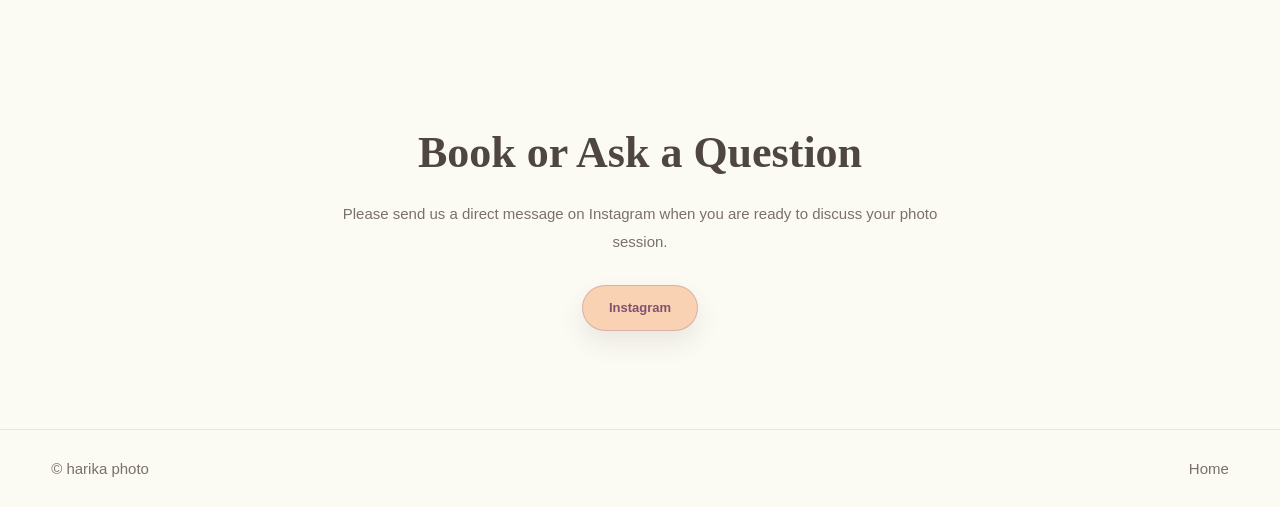
==== commit 9c00b9b1: "Tighten top page spacing" ====
--- a/english.html
+++ b/english.html
@@ -6,7 +6,7 @@
     <meta name="description" content="English information for harika photo guests visiting Okinawa." />
     <meta name="robots" content="noindex, nofollow, noarchive" />
     <title>For English Speaking Guests | harika photo</title>
-    <link rel="stylesheet" href="assets/css/style.css?v=gallery-shadow-20260727" />
+    <link rel="stylesheet" href="assets/css/style.css?v=tighter-page-top-20260727" />
   </head>
   <body>
     <header class="site-header">
@@ -89,6 +89,6 @@
       </section>
     </main>
     <footer class="site-footer"><p>&copy; harika photo</p><a href="index.html">Home</a></footer>
-    <script src="assets/js/main.js?v=gallery-full-20260727"></script>
+    <script src="assets/js/main.js?v=menu-tabs-no-scroll-20260727"></script>
   </body>
 </html>
--- a/assets/css/style.css
+++ b/assets/css/style.css
@@ -121,7 +121,7 @@
   grid-template-columns: 1fr;
   gap: clamp(28px, 4vw, 48px);
   min-height: auto;
-  padding: clamp(42px, 6vw, 76px) clamp(20px, 5vw, 70px) clamp(58px, 8vw, 92px);
+  padding: clamp(18px, 3vw, 34px) clamp(20px, 5vw, 70px) clamp(58px, 8vw, 92px);
 }
 
 .hero-copy {
@@ -472,16 +472,16 @@
 
 .service-card {
   min-height: 360px;
+  overflow: hidden;
 }
 
 .service-photo {
   aspect-ratio: 500 / 333;
-  width: 100%;
-  margin-bottom: 22px;
+  width: calc(100% + 52px);
+  margin: -28px -26px 22px;
   overflow: hidden;
   background: var(--paper);
-  border: 1px solid var(--soft-line);
-  border-radius: var(--radius);
+  box-shadow: inset 0 0 0 1px rgba(205, 190, 182, 0.42);
 }
 
 .service-photo img {
@@ -1018,6 +1018,22 @@
   font-size: 14px;
 }
 
+.faq-photo {
+  width: min(100%, 620px);
+  margin: 18px 0 0;
+  overflow: hidden;
+  background: var(--paper);
+  border: 1px solid var(--line);
+  border-radius: var(--radius);
+  box-shadow: 8px 12px 24px -18px rgba(79, 70, 66, 0.28);
+}
+
+.faq-photo img {
+  display: block;
+  width: 100%;
+  height: auto;
+}
+
 .news {
   display: grid;
   grid-template-columns: 1fr;
@@ -1122,7 +1138,7 @@
 }
 
 .page-hero {
-  padding: clamp(70px, 10vw, 130px) clamp(20px, 5vw, 70px) 44px;
+  padding: clamp(34px, 4vw, 50px) clamp(20px, 5vw, 70px) 44px;
 }
 
 .page-hero h1 {
@@ -1253,20 +1269,19 @@
 }
 
 .menu-detail-photo {
-  display: flex;
-  align-items: center;
-  justify-content: center;
-  aspect-ratio: 16 / 11;
-  color: rgba(79, 70, 66, 0.38);
-  font-family: var(--serif);
-  font-size: 12px;
-  font-weight: 600;
-  letter-spacing: 0.12em;
-  background:
-    linear-gradient(135deg, rgba(246, 233, 168, 0.34), rgba(168, 184, 154, 0.26)),
-    repeating-linear-gradient(45deg, rgba(255, 253, 248, 0.75) 0 12px, rgba(139, 100, 120, 0.055) 12px 24px);
+  aspect-ratio: 500 / 333;
+  background: var(--paper);
   border: 1px solid var(--soft-line);
   border-radius: var(--radius);
+  overflow: hidden;
+  box-shadow: 0 16px 32px rgba(79, 70, 66, 0.08);
+}
+
+.menu-detail-photo img {
+  display: block;
+  width: 100%;
+  height: 100%;
+  object-fit: cover;
 }
 
 .menu-detail-copy > p:not(.service-label, .service-card-price) {
@@ -1585,7 +1600,7 @@
   }
 
   .hero {
-    padding-top: 34px;
+    padding-top: 26px;
   }
 
   .hero-visual {
@@ -1807,6 +1822,7 @@
   }
 
   .hero {
+    padding-top: 22px;
     padding-right: 24px;
     padding-left: 24px;
   }
@@ -1904,6 +1920,11 @@
     padding-right: calc((100vw - var(--service-card-width)) / 2);
     padding-left: calc((100vw - var(--service-card-width)) / 2);
     scroll-padding-inline: calc((100vw - var(--service-card-width)) / 2);
+  }
+
+  .service-photo {
+    width: calc(100% + 44px);
+    margin: -25px -22px 22px;
   }
 
   .voice-grid {
@@ -1956,7 +1977,7 @@
   }
 
   .faq details {
-    width: min(100%, 260px);
+    width: min(100%, 316px);
   }
 
   .faq details p {
@@ -1998,6 +2019,10 @@
     padding-top: 0;
   }
 
+  .page-hero {
+    padding-top: 34px;
+  }
+
   .menu-tab-wrap {
     top: 66px;
     gap: 8px;
@@ -2013,6 +2038,19 @@
   .menu-detail-intro,
   .menu-detail-section {
     padding: 24px 22px;
+  }
+
+  .menu-detail-intro {
+    overflow: hidden;
+  }
+
+  .menu-detail-intro .menu-detail-photo {
+    width: calc(100% + 44px);
+    margin: -24px -22px 22px;
+    border-top: 0;
+    border-right: 0;
+    border-left: 0;
+    border-radius: var(--radius) var(--radius) 0 0;
   }
 
   .english-page {
